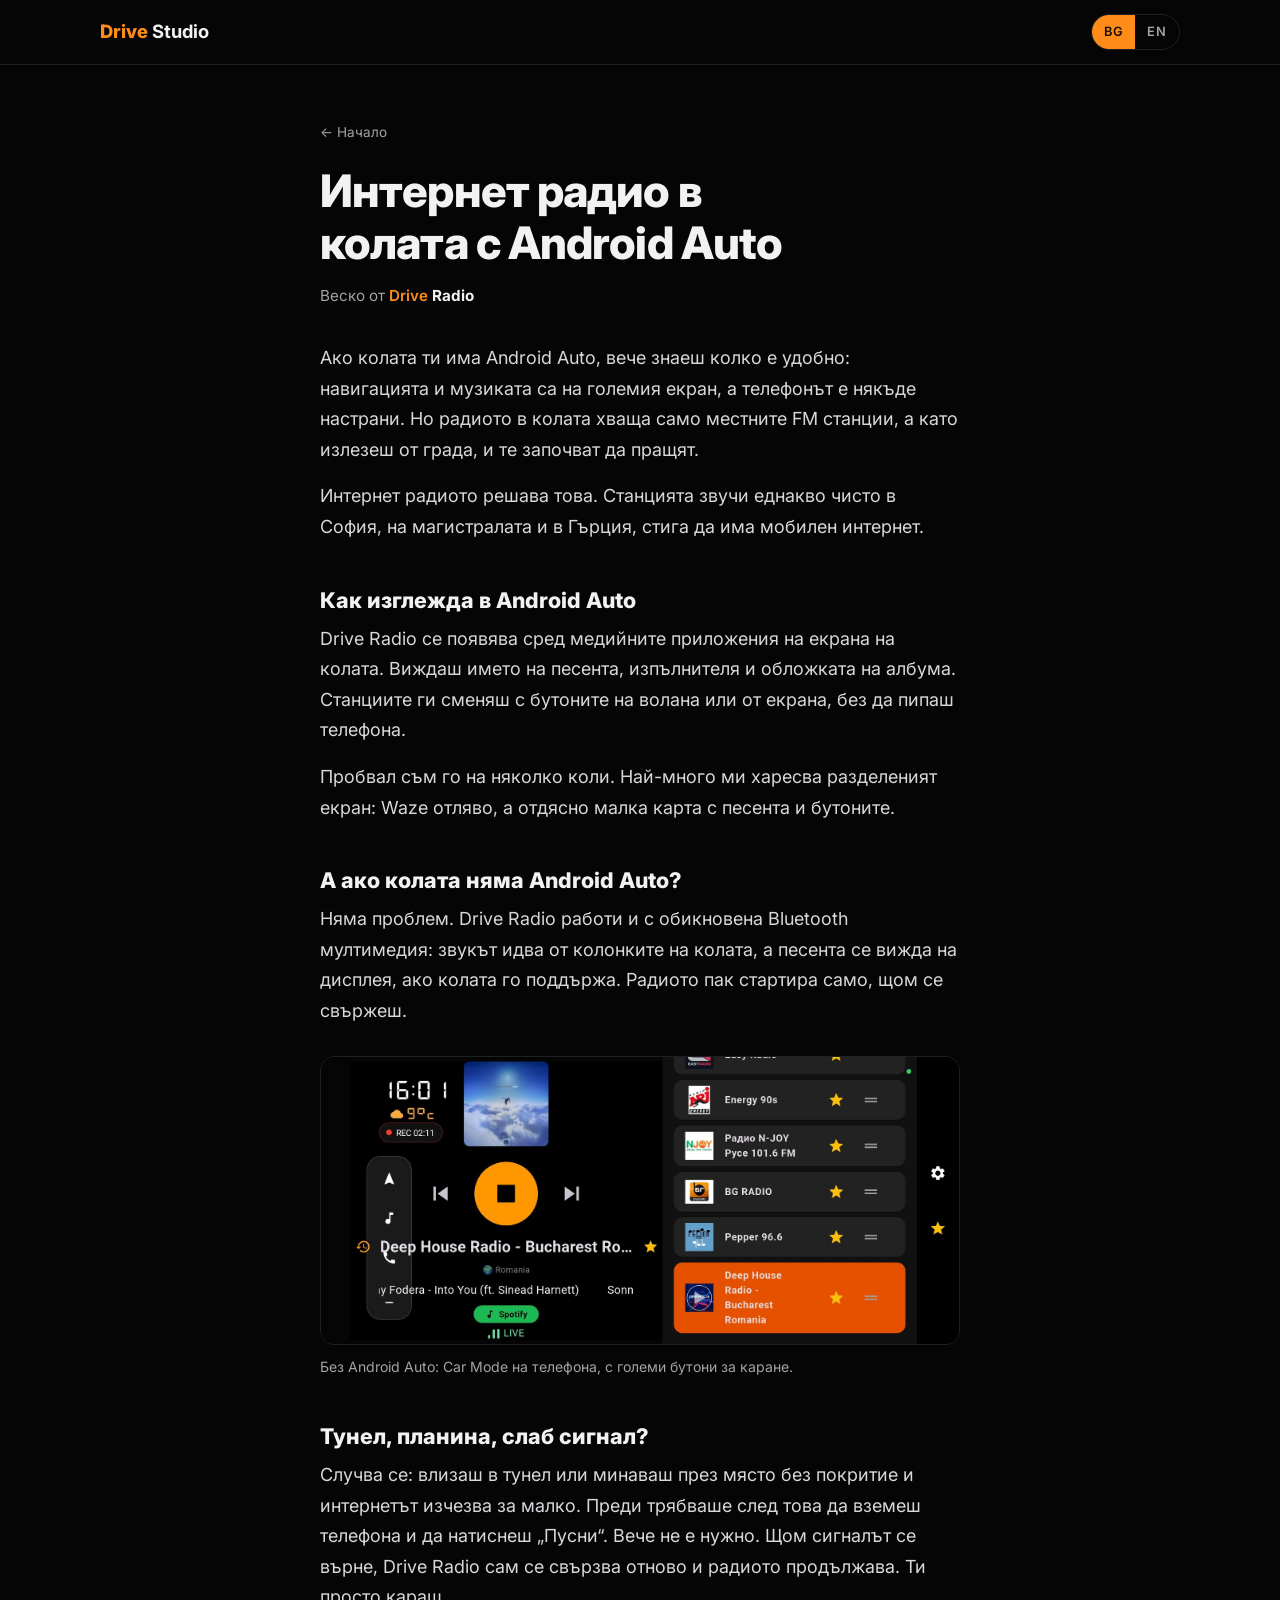
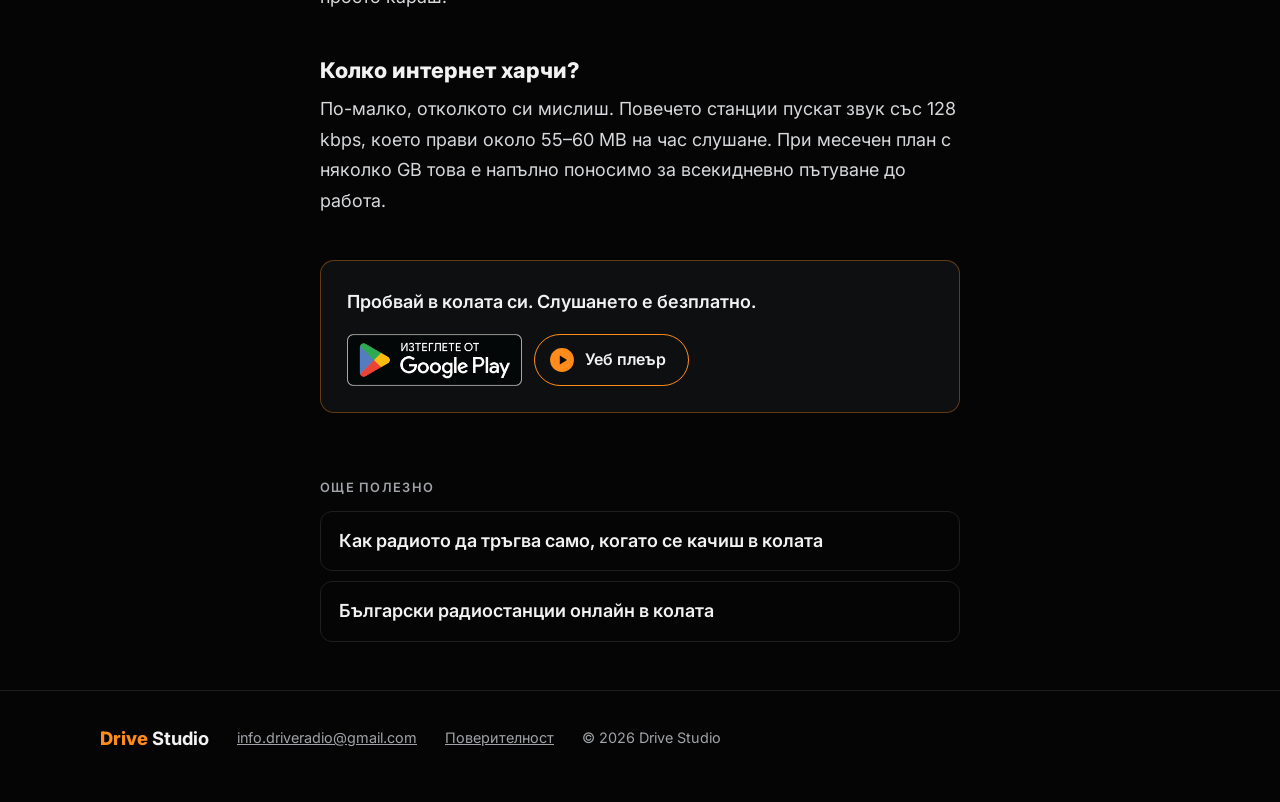
==== android-auto-radio/index.html @ 6dcf510c "Add three guide pages (BG/EN): auto-start radio, Android Auto, Bulgarian stations Written in Vesko's" ====
<!doctype html>
<html lang="bg">
<head>
<meta charset="utf-8">
<meta name="viewport" content="width=device-width, initial-scale=1">
<title>Интернет радио в колата с Android Auto | Drive Radio</title>
<meta name="description" content="Онлайн радио в Android Auto: песента и обложката на екрана, станциите от волана, без прекъсване в тунел. Работи и с обикновен Bluetooth.">
<link rel="canonical" href="https://driveradio.app/android-auto-radio/">
<link rel="alternate" hreflang="bg" href="https://driveradio.app/android-auto-radio/">
<link rel="alternate" hreflang="en" href="https://driveradio.app/en/internet-radio-android-auto/">
<link rel="alternate" hreflang="x-default" href="https://driveradio.app/en/internet-radio-android-auto/">
<link rel="icon" href="/img/icon.png">
<meta property="og:type" content="article">
<meta property="og:url" content="https://driveradio.app/android-auto-radio/">
<meta property="og:site_name" content="Drive Studio">
<meta property="og:title" content="Интернет радио в колата с Android Auto">
<meta property="og:description" content="Онлайн радио в Android Auto: песента и обложката на екрана, станциите от волана, без прекъсване в тунел. Работи и с обикновен Bluetooth.">
<meta property="og:image" content="https://driveradio.app/img/share.png">
<meta property="og:image:width" content="1200">
<meta property="og:image:height" content="630">
<meta name="twitter:card" content="summary_large_image">
<link rel="preconnect" href="https://fonts.googleapis.com">
<link rel="preconnect" href="https://fonts.gstatic.com" crossorigin>
<link rel="stylesheet" href="https://fonts.googleapis.com/css2?family=Inter:wght@400;600;800&display=swap">
<link rel="stylesheet" href="/assets/guide.css">
</head>
<body>
<header>
  <div class="wrap bar">
    <a class="mark" href="/">Drive <b>Studio</b></a>
    <nav class="lang" aria-label="Language">
      <a href="/android-auto-radio/" hreflang="bg" data-lang="bg" aria-current="true">BG</a>
      <a href="/en/internet-radio-android-auto/" hreflang="en" data-lang="en" aria-current="false">EN</a>
    </nav>
  </div>
</header>
<main>
  <article>
    <p class="crumb"><a href="/">← Начало</a></p>
    <h1>Интернет радио в колата с Android Auto</h1>
    <p class="byline">Веско от <span class="brand">Drive <b>Radio</b></span></p>

<p>Ако колата ти има Android Auto, вече знаеш колко е удобно: навигацията и музиката са на големия екран, а телефонът е някъде настрани. Но радиото в колата хваща само местните FM станции, а като излезеш от града, и те започват да пращят.</p>
<p>Интернет радиото решава това. Станцията звучи еднакво чисто в София, на магистралата и в Гърция, стига да има мобилен интернет.</p>
<h2>Как изглежда в Android Auto</h2>
<p>Drive Radio се появява сред медийните приложения на екрана на колата. Виждаш името на песента, изпълнителя и обложката на албума. Станциите ги сменяш с бутоните на волана или от екрана, без да пипаш телефона.</p>
<p>Пробвал съм го на няколко коли. Най-много ми харесва разделеният екран: Waze отляво, а отдясно малка карта с песента и бутоните.</p>
<h2>А ако колата няма Android Auto?</h2>
<p>Няма проблем. Drive Radio работи и с обикновена Bluetooth мултимедия: звукът идва от колонките на колата, а песента се вижда на дисплея, ако колата го поддържа. Радиото пак стартира само, щом се свържеш.</p>
<figure>
  <div class="shot"><img src="/img/radio-carmode-favorites.jpg" width="1600" height="719" alt="Drive Radio в Car Mode: големи бутони и любими станции" loading="lazy"></div>
  <figcaption>Без Android Auto: Car Mode на телефона, с големи бутони за каране.</figcaption>
</figure>
<h2>Тунел, планина, слаб сигнал?</h2>
<p>Случва се: влизаш в тунел или минаваш през място без покритие и интернетът изчезва за малко. Преди трябваше след това да вземеш телефона и да натиснеш „Пусни“. Вече не е нужно. Щом сигналът се върне, Drive Radio сам се свързва отново и радиото продължава. Ти просто караш.</p>
<h2>Колко интернет харчи?</h2>
<p>По-малко, отколкото си мислиш. Повечето станции пускат звук със 128 kbps, което прави около 55–60 MB на час слушане. При месечен план с няколко GB това е напълно поносимо за всекидневно пътуване до работа.</p>

    <div class="cta">
      <p>Пробвай в колата си. Слушането е безплатно.</p>
      <div class="row">
        <a class="gplay" href="https://play.google.com/store/apps/details?id=bg.driveradio.app"><img src="/img/gplay-bg.png" width="646" height="192" alt="Изтеглете от Google Play"></a>
        <a class="btn-web" href="https://player.driveradio.app/"><svg viewBox="0 0 24 24" aria-hidden="true"><circle cx="12" cy="12" r="11" fill="currentColor"/><path d="M10 7.8v8.4l6.6-4.2z" fill="#050505"/></svg>Уеб плеър</a>
      </div>
    </div>
  </article>
  <nav class="more" aria-label="Още полезно">
    <h3>Още полезно</h3>
    <ul>
      <li><a href="/radio-v-kolata/">Как радиото да тръгва само, когато се качиш в колата</a></li>
      <li><a href="/bulgarski-radia/">Български радиостанции онлайн в колата</a></li>
    </ul>
  </nav>
</main>
<footer>
  <div class="wrap">
    <a class="mark" href="/">Drive <b>Studio</b></a>
    <a href="mailto:info.driveradio@gmail.com">info.driveradio@gmail.com</a>
    <a href="https://player.driveradio.app/privacy-policy.html">Поверителност</a>
    <span>© 2026 Drive Studio</span>
  </div>
</footer>
<script>
  // Remember the language chosen here, so the home page opens in it too.
  document.querySelectorAll('[data-lang]').forEach(function (a) {
    a.addEventListener('click', function () {
      try { localStorage.setItem('driveStudioLang', a.getAttribute('data-lang')); } catch (e) {}
    });
  });
  try { localStorage.setItem('driveStudioLang', 'bg'); } catch (e) {}
</script>
</body>
</html>
---- assets/guide.css ----
:root {
  --bg: #050505; --panel: #0e0f11; --line: #1d1f23; --text: #f2f2f2;
  --dim: #a0a3a8; --body: #d6d8db; --orange: #ff8c1a; --orange-ink: #1a0d00; --radius: 14px;
}
* { box-sizing: border-box; }
body {
  margin: 0; background: var(--bg); color: var(--text);
  font-family: Inter, system-ui, -apple-system, "Segoe UI", Roboto, sans-serif;
  font-size: 18px; line-height: 1.7; -webkit-font-smoothing: antialiased;
}
img { max-width: 100%; display: block; height: auto; }
a { color: var(--orange); }
a:focus-visible { outline: 2px solid var(--orange); outline-offset: 3px; border-radius: 6px; }
.wrap { max-width: 1120px; margin: 0 auto; padding: 0 20px; }
header { border-bottom: 1px solid var(--line); }
.bar { display: flex; align-items: center; justify-content: space-between; gap: 16px; height: 64px; }
.mark { font-weight: 800; font-size: 1.15rem; text-decoration: none; color: var(--orange); }
.mark b { color: var(--text); }
.lang { display: flex; border: 1px solid var(--line); border-radius: 999px; overflow: hidden; }
.lang a { color: var(--dim); text-decoration: none; font-size: 0.8rem; font-weight: 600; letter-spacing: 0.06em; padding: 6px 12px; }
.lang a[aria-current="true"] { background: var(--orange); color: var(--orange-ink); }
article { max-width: 680px; margin: 0 auto; padding: 56px 20px 24px; }
.crumb { font-size: 0.85rem; margin: 0 0 22px; }
.crumb a { color: var(--dim); text-decoration: none; }
.crumb a:hover { color: var(--text); }
h1 { font-size: clamp(2rem, 5vw, 2.8rem); line-height: 1.15; font-weight: 800; letter-spacing: -0.02em; margin: 0; text-wrap: balance; }
.byline { color: var(--dim); font-size: 0.95rem; margin: 14px 0 34px; }
.byline .brand { color: var(--orange); font-weight: 600; }
.byline .brand b { color: var(--text); }
h2 { font-size: 1.35rem; line-height: 1.25; font-weight: 800; margin: 44px 0 10px; text-wrap: balance; }
article p, article li { color: var(--body); }
article p { margin: 0 0 16px; }
article ol { padding-left: 1.3em; margin: 0 0 16px; }
article li { margin-bottom: 6px; }
article li::marker { color: var(--orange); font-weight: 700; }
figure { margin: 30px 0; }
figure .shot { border-radius: var(--radius); border: 1px solid var(--line); overflow: hidden; background: #000; }
figure.phone { max-width: 300px; }
figure.phone .shot { border-radius: 22px; }
figcaption { color: var(--dim); font-size: 0.88rem; margin-top: 10px; }
.cta { margin: 44px 0 0; padding: 26px; border-radius: var(--radius); background: var(--panel); border: 1px solid rgba(255, 140, 26, 0.35); }
.cta p { margin: 0 0 16px; color: var(--text); font-weight: 600; }
.cta .row { display: flex; flex-wrap: wrap; gap: 12px; align-items: center; }
.gplay img { height: 52px; width: auto; }
.btn-web { display: inline-flex; align-items: center; gap: 10px; height: 52px; padding: 0 22px 0 14px; border-radius: 999px; border: 1.5px solid var(--orange); color: var(--text); text-decoration: none; font-weight: 600; font-size: 1rem; }
.btn-web svg { width: 26px; height: 26px; color: var(--orange); flex: none; }
.btn-web:hover { background: rgba(255, 140, 26, 0.12); }
.more { max-width: 680px; margin: 0 auto; padding: 8px 20px 48px; }
.more h3 { font-size: 0.8rem; letter-spacing: 0.1em; text-transform: uppercase; color: var(--dim); margin: 32px 0 12px; font-weight: 600; }
.more ul { list-style: none; margin: 0; padding: 0; display: grid; gap: 10px; }
.more a { display: block; padding: 14px 18px; border: 1px solid var(--line); border-radius: 12px; color: var(--text); text-decoration: none; font-weight: 600; }
.more a:hover { border-color: rgba(255, 140, 26, 0.5); }
footer { border-top: 1px solid var(--line); padding: 32px 0 48px; color: var(--dim); font-size: 0.9rem; }
footer .wrap { display: flex; flex-wrap: wrap; gap: 12px 28px; align-items: center; }
footer a { color: var(--dim); }
footer a:hover { color: var(--text); }
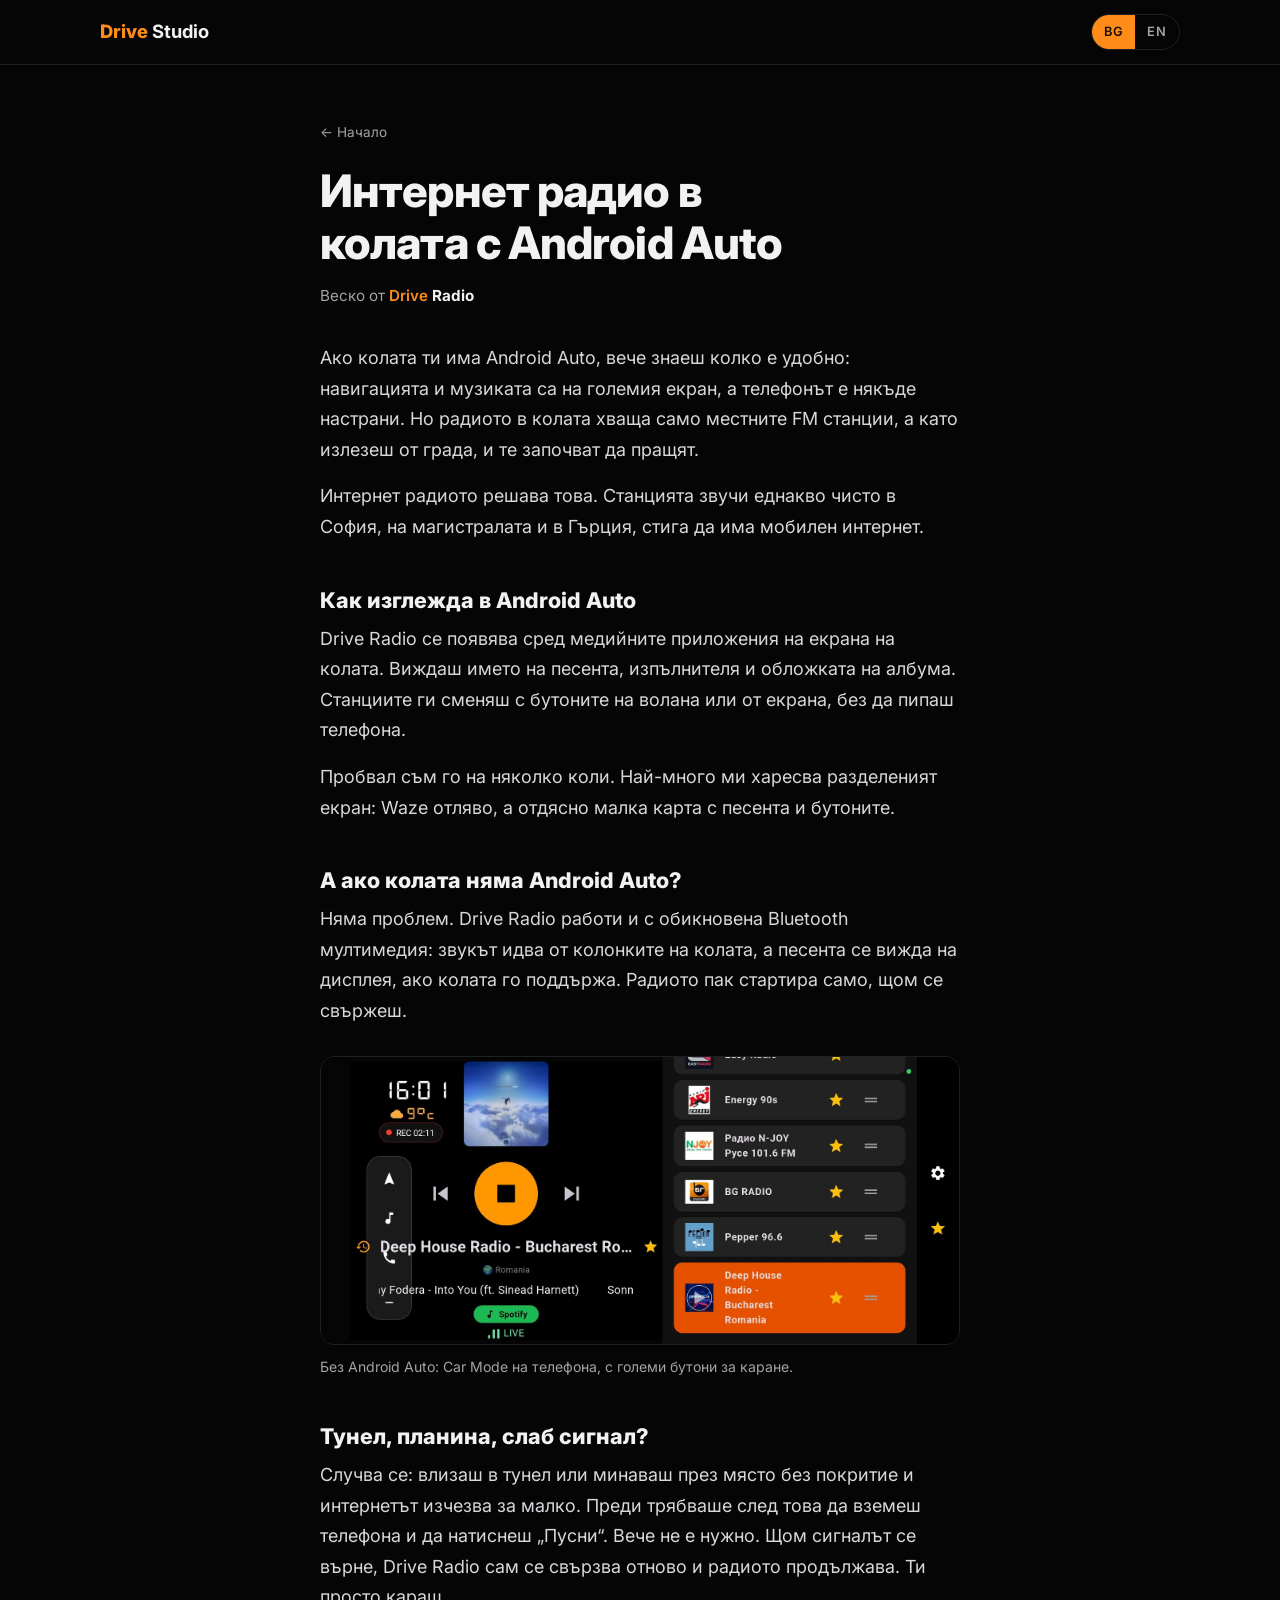
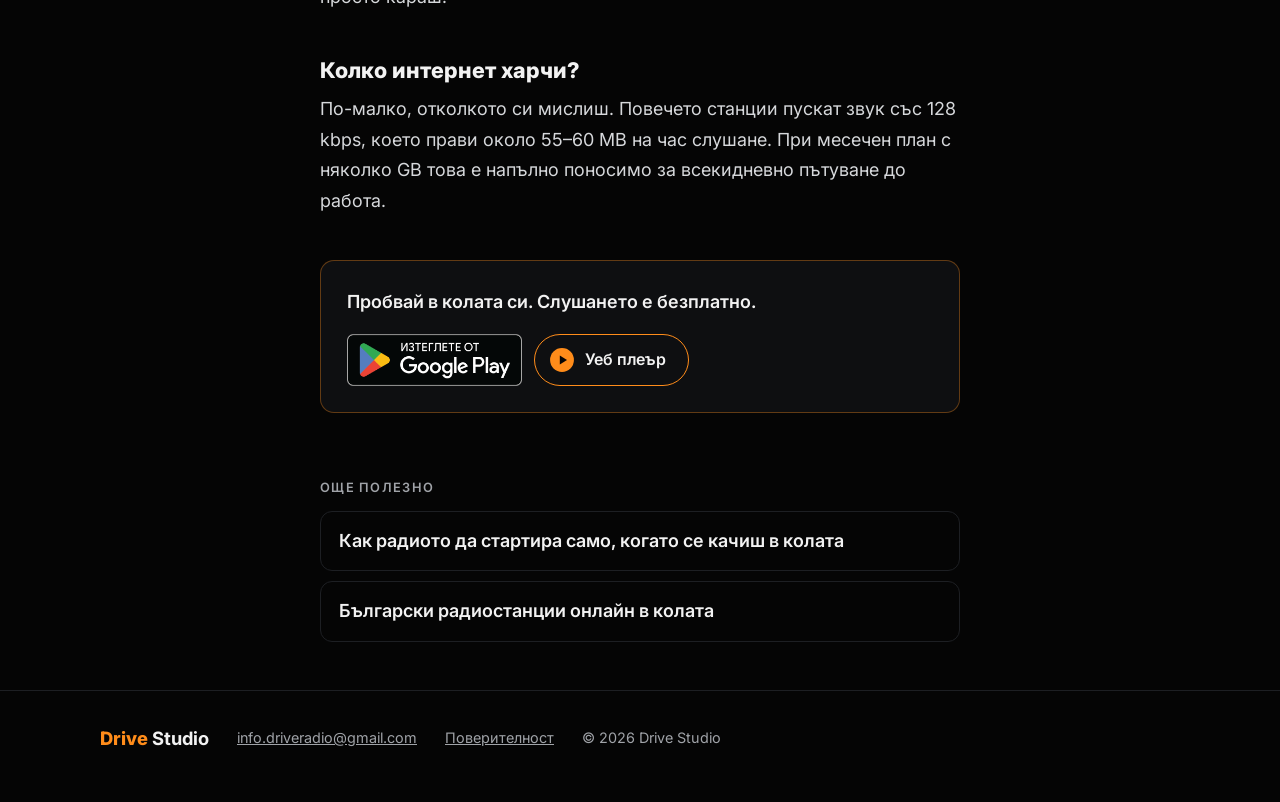
==== commit d7095e04: "Separate English homepage, Bulgarian description, Play campaign tags, catalog wording - / is Bulgari" ====
--- a/android-auto-radio/index.html
+++ b/android-auto-radio/index.html
@@ -59,7 +59,7 @@
     <div class="cta">
       <p>Пробвай в колата си. Слушането е безплатно.</p>
       <div class="row">
-        <a class="gplay" href="https://play.google.com/store/apps/details?id=bg.driveradio.app"><img src="/img/gplay-bg.png" width="646" height="192" alt="Изтеглете от Google Play"></a>
+        <a class="gplay" href="https://play.google.com/store/apps/details?id=bg.driveradio.app&amp;referrer=utm_source%3Ddriveradio.app%26utm_medium%3Dwebsite%26utm_campaign%3Dguide_android_auto_bg"><img src="/img/gplay-bg.png" width="646" height="192" alt="Изтеглете от Google Play"></a>
         <a class="btn-web" href="https://player.driveradio.app/"><svg viewBox="0 0 24 24" aria-hidden="true"><circle cx="12" cy="12" r="11" fill="currentColor"/><path d="M10 7.8v8.4l6.6-4.2z" fill="#050505"/></svg>Уеб плеър</a>
       </div>
     </div>
@@ -67,7 +67,7 @@
   <nav class="more" aria-label="Още полезно">
     <h3>Още полезно</h3>
     <ul>
-      <li><a href="/radio-v-kolata/">Как радиото да тръгва само, когато се качиш в колата</a></li>
+      <li><a href="/radio-v-kolata/">Как радиото да стартира само, когато се качиш в колата</a></li>
       <li><a href="/bulgarski-radia/">Български радиостанции онлайн в колата</a></li>
     </ul>
   </nav>
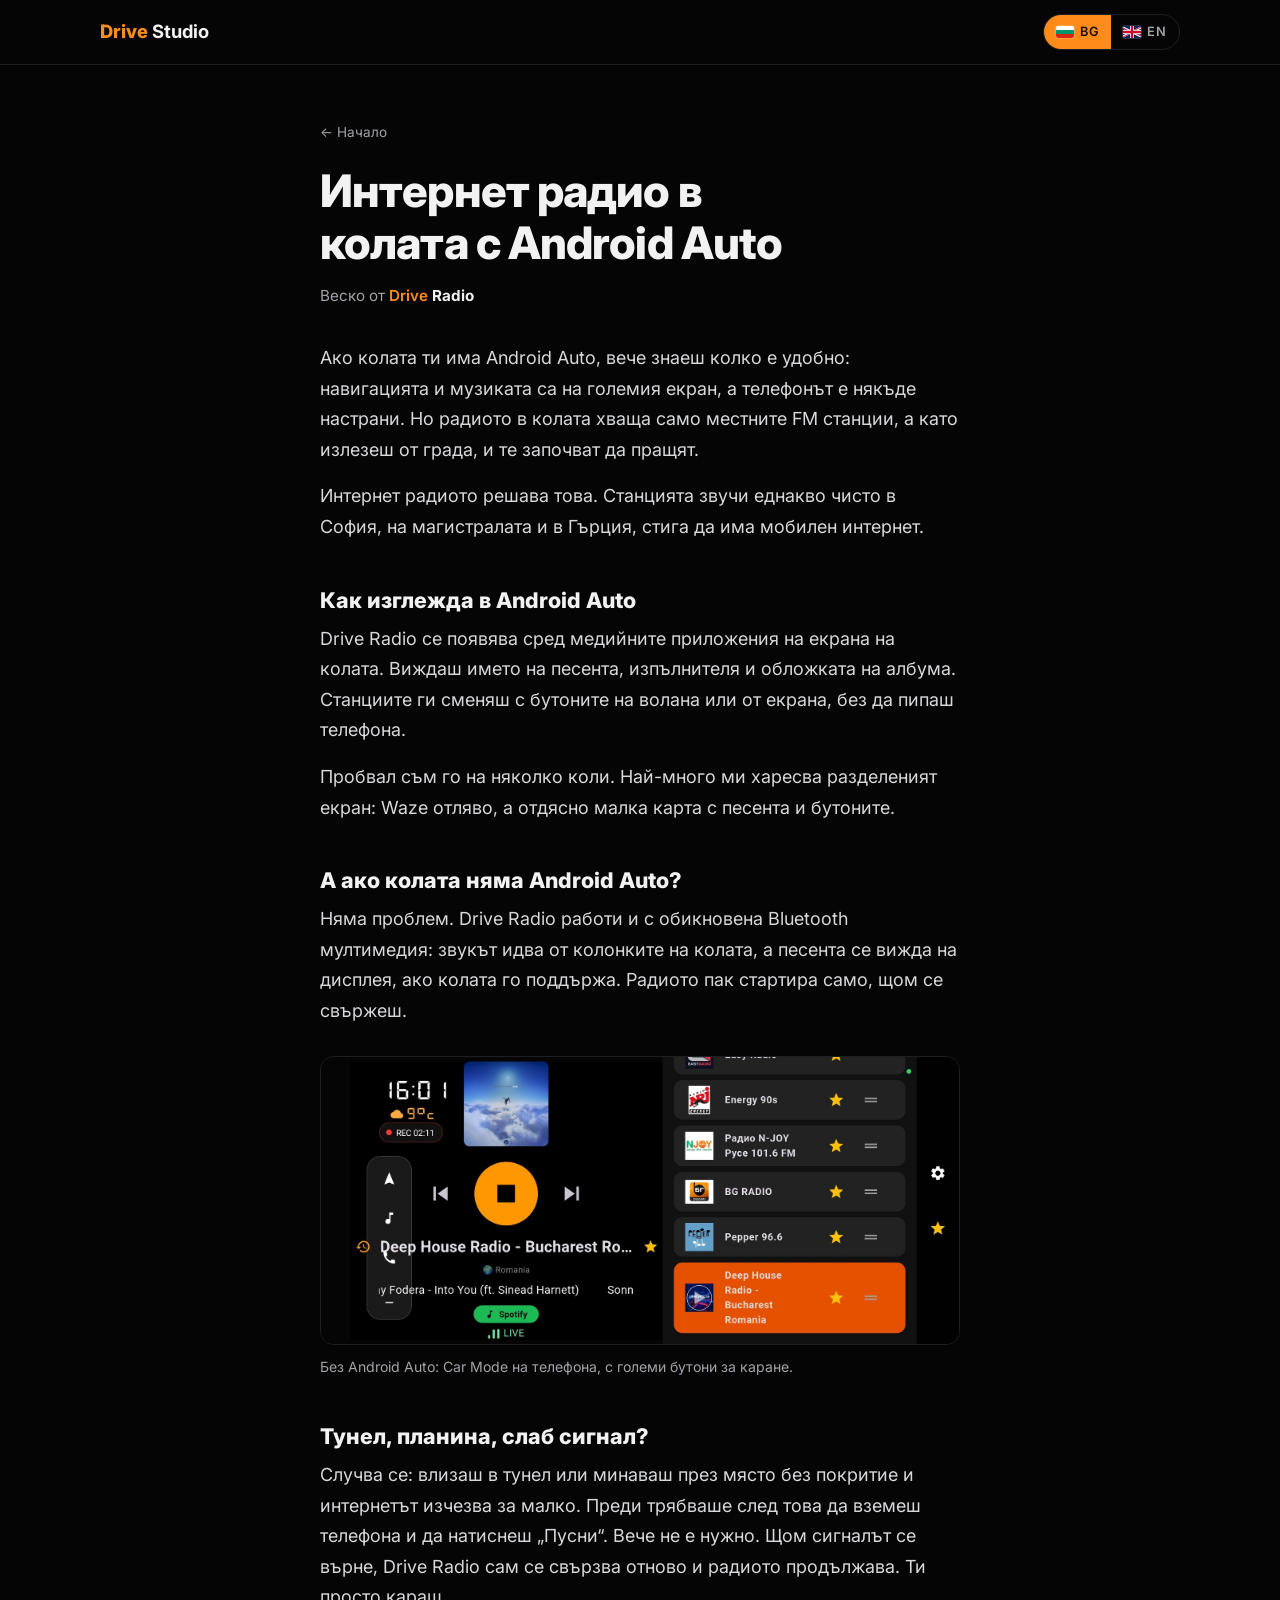
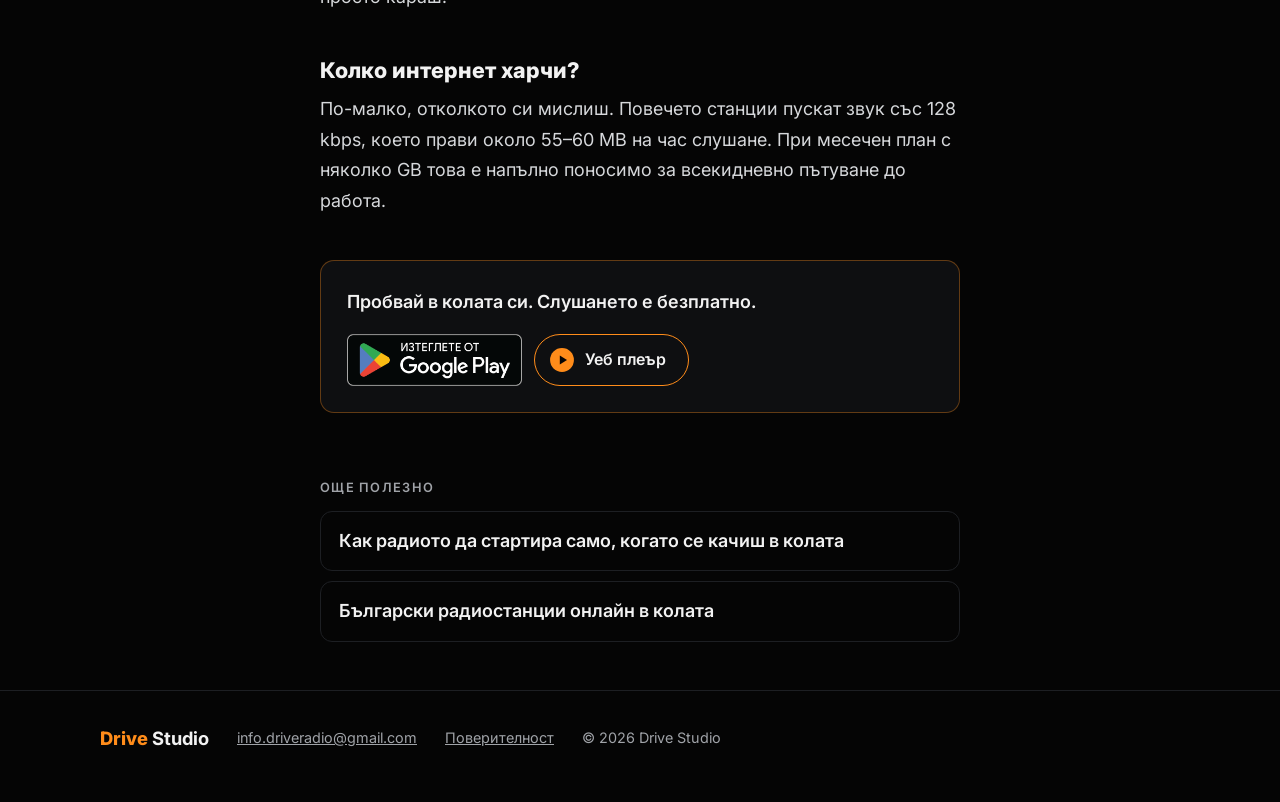
==== commit 07030911: "Language switch: flag images next to BG / EN Small SVG flags (img/flag-bg.svg, img/flag-gb.svg) in f" ====
--- a/android-auto-radio/index.html
+++ b/android-auto-radio/index.html
@@ -22,15 +22,15 @@
 <link rel="preconnect" href="https://fonts.googleapis.com">
 <link rel="preconnect" href="https://fonts.gstatic.com" crossorigin>
 <link rel="stylesheet" href="https://fonts.googleapis.com/css2?family=Inter:wght@400;600;800&display=swap">
-<link rel="stylesheet" href="/assets/guide.css">
+<link rel="stylesheet" href="/assets/guide.css?v=2">
 </head>
 <body>
 <header>
   <div class="wrap bar">
     <a class="mark" href="/">Drive <b>Studio</b></a>
     <nav class="lang" aria-label="Language">
-      <a href="/android-auto-radio/" hreflang="bg" data-lang="bg" aria-current="true">BG</a>
-      <a href="/en/internet-radio-android-auto/" hreflang="en" data-lang="en" aria-current="false">EN</a>
+      <a href="/android-auto-radio/" hreflang="bg" data-lang="bg" aria-current="true"><img class="flag" src="/img/flag-bg.svg" width="18" height="12" alt="">BG</a>
+      <a href="/en/internet-radio-android-auto/" hreflang="en" data-lang="en" aria-current="false"><img class="flag" src="/img/flag-gb.svg" width="18" height="12" alt="">EN</a>
     </nav>
   </div>
 </header>
--- a/assets/guide.css
+++ b/assets/guide.css
@@ -19,6 +19,8 @@
 .lang { display: flex; border: 1px solid var(--line); border-radius: 999px; overflow: hidden; }
 .lang a { color: var(--dim); text-decoration: none; font-size: 0.8rem; font-weight: 600; letter-spacing: 0.06em; padding: 6px 12px; }
 .lang a[aria-current="true"] { background: var(--orange); color: var(--orange-ink); }
+.lang a { display: inline-flex; align-items: center; gap: 6px; }
+.lang .flag { display: block; width: 18px; height: 12px; border-radius: 2px; box-shadow: 0 0 0 1px rgba(255,255,255,0.18); }
 article { max-width: 680px; margin: 0 auto; padding: 56px 20px 24px; }
 .crumb { font-size: 0.85rem; margin: 0 0 22px; }
 .crumb a { color: var(--dim); text-decoration: none; }
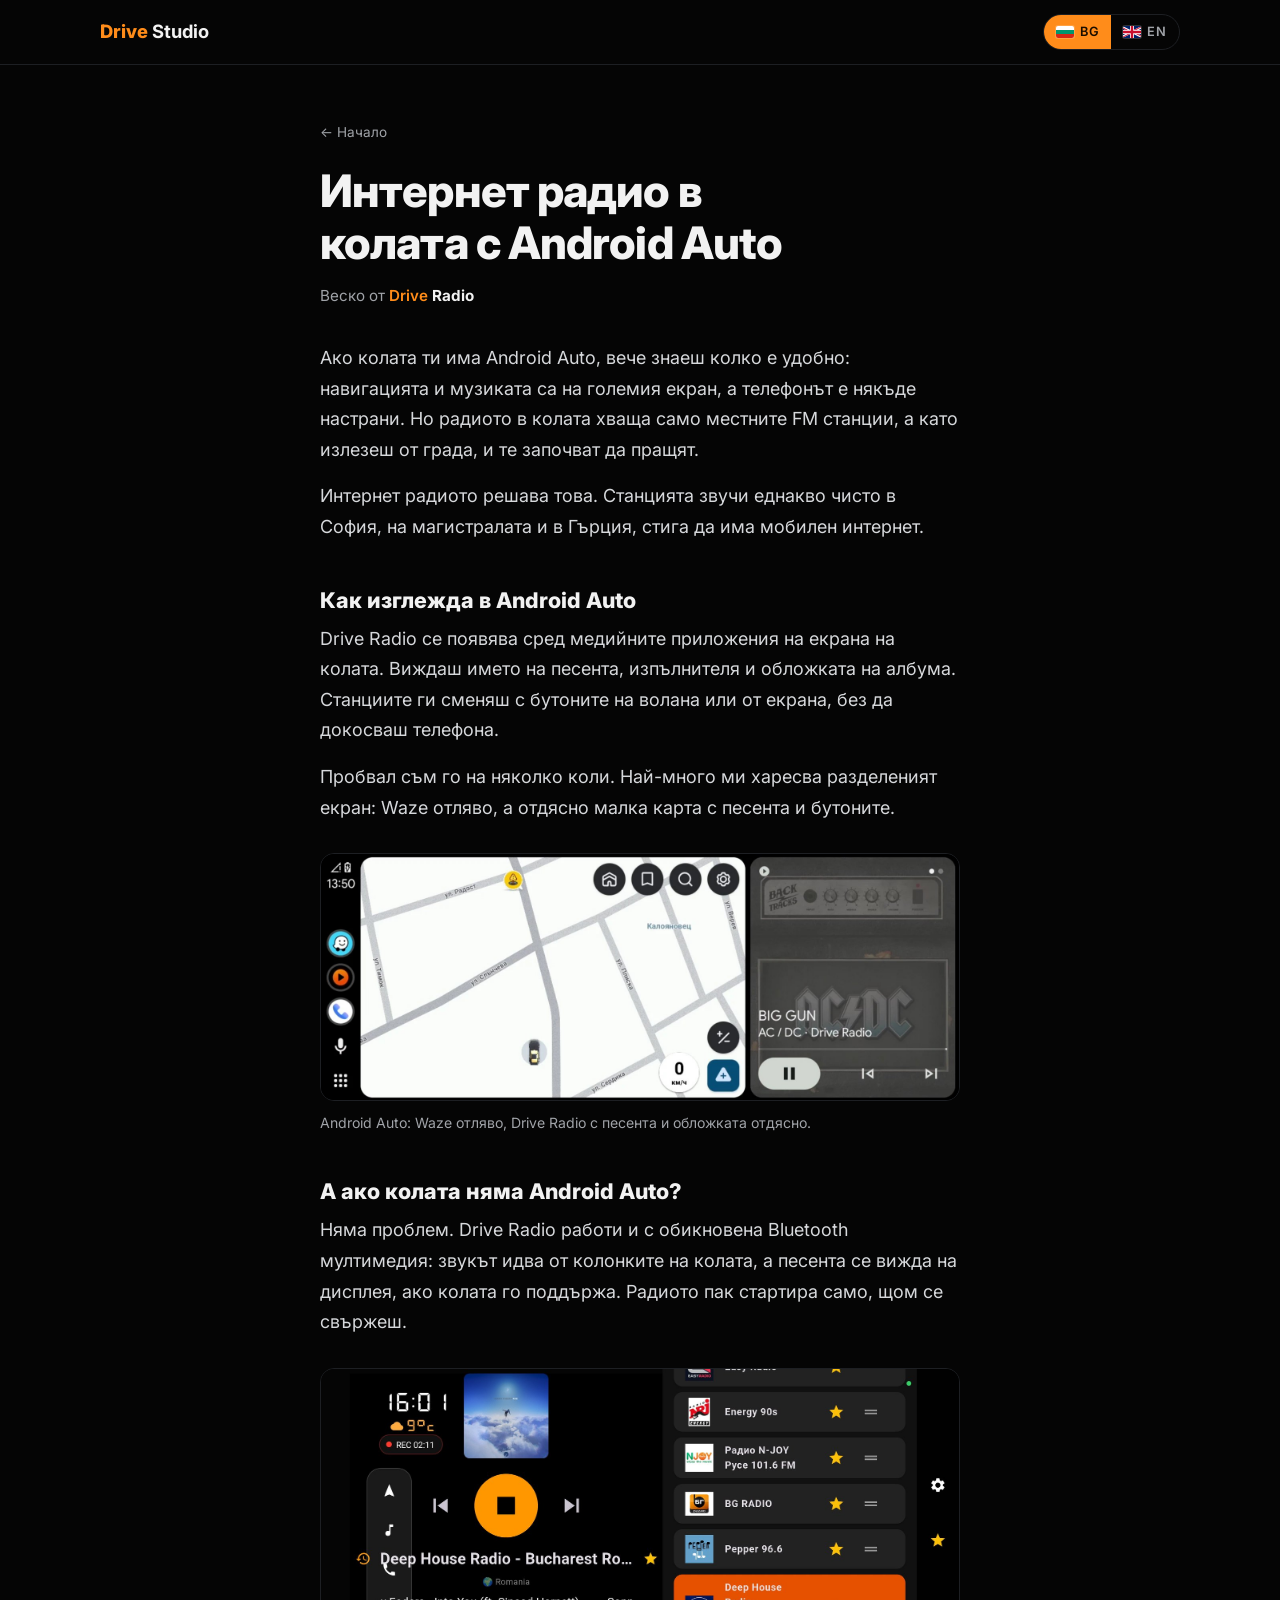
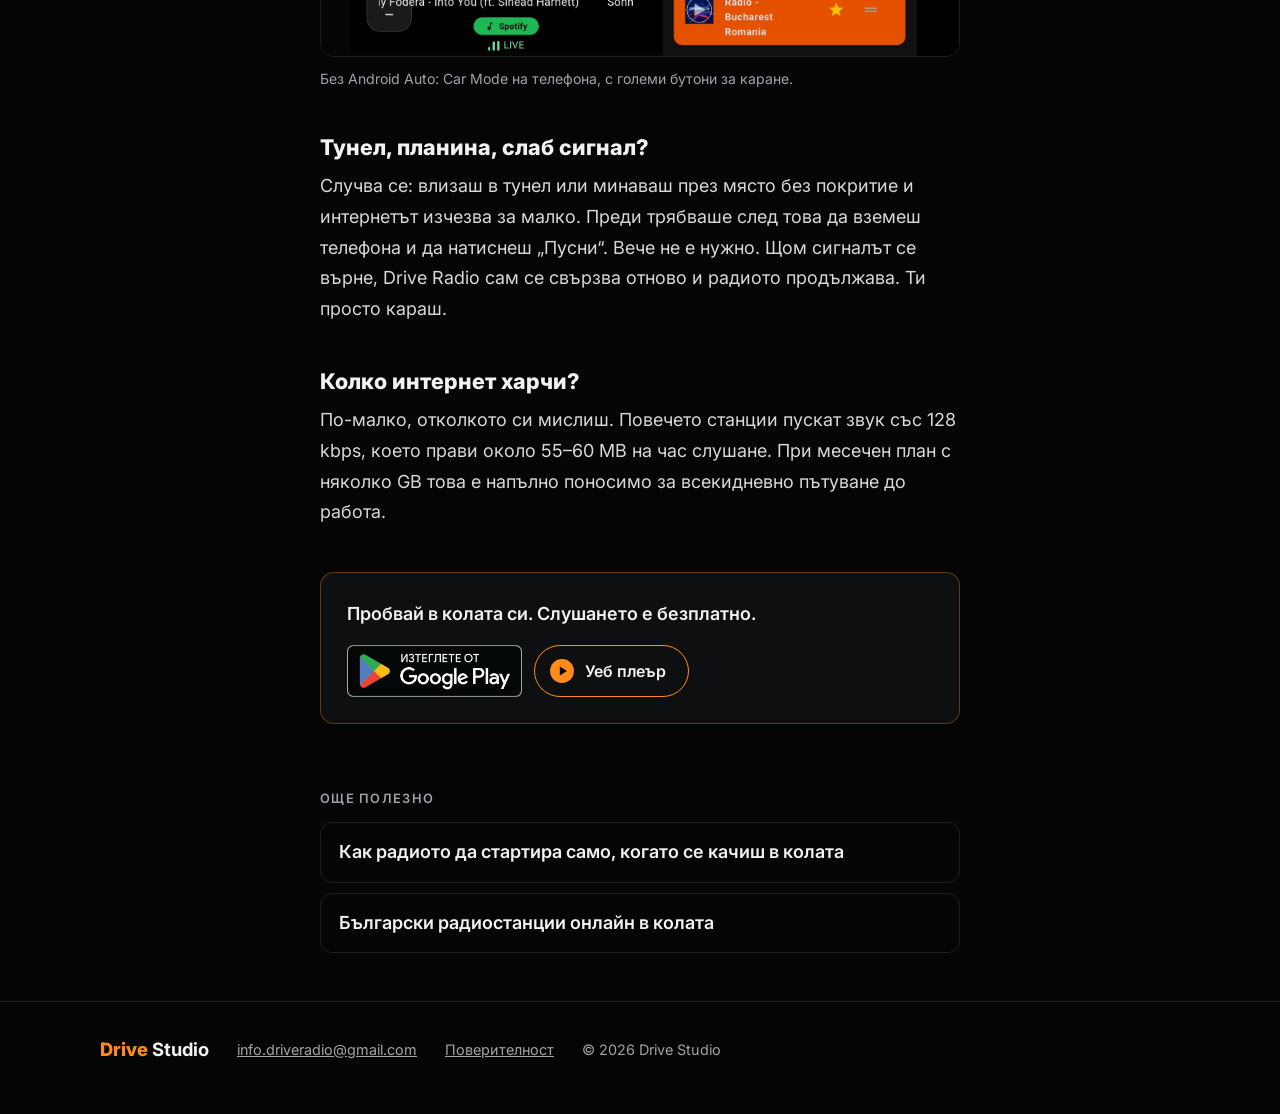
==== commit b4b2b06e: "Android Auto guides: screenshot of the split screen (Waze + Drive Radio card) Real Android Auto scre" ====
--- a/android-auto-radio/index.html
+++ b/android-auto-radio/index.html
@@ -43,8 +43,12 @@
 <p>Ако колата ти има Android Auto, вече знаеш колко е удобно: навигацията и музиката са на големия екран, а телефонът е някъде настрани. Но радиото в колата хваща само местните FM станции, а като излезеш от града, и те започват да пращят.</p>
 <p>Интернет радиото решава това. Станцията звучи еднакво чисто в София, на магистралата и в Гърция, стига да има мобилен интернет.</p>
 <h2>Как изглежда в Android Auto</h2>
-<p>Drive Radio се появява сред медийните приложения на екрана на колата. Виждаш името на песента, изпълнителя и обложката на албума. Станциите ги сменяш с бутоните на волана или от екрана, без да пипаш телефона.</p>
+<p>Drive Radio се появява сред медийните приложения на екрана на колата. Виждаш името на песента, изпълнителя и обложката на албума. Станциите ги сменяш с бутоните на волана или от екрана, без да докосваш телефона.</p>
 <p>Пробвал съм го на няколко коли. Най-много ми харесва разделеният екран: Waze отляво, а отдясно малка карта с песента и бутоните.</p>
+<figure>
+  <div class="shot"><img src="/img/android-auto-player.jpg" width="1596" height="614" alt="Drive Radio в Android Auto: навигацията Waze отляво, а отдясно песента с обложката и бутоните" loading="lazy"></div>
+  <figcaption>Android Auto: Waze отляво, Drive Radio с песента и обложката отдясно.</figcaption>
+</figure>
 <h2>А ако колата няма Android Auto?</h2>
 <p>Няма проблем. Drive Radio работи и с обикновена Bluetooth мултимедия: звукът идва от колонките на колата, а песента се вижда на дисплея, ако колата го поддържа. Радиото пак стартира само, щом се свържеш.</p>
 <figure>
@@ -60,7 +64,7 @@
       <p>Пробвай в колата си. Слушането е безплатно.</p>
       <div class="row">
         <a class="gplay" href="https://play.google.com/store/apps/details?id=bg.driveradio.app&amp;referrer=utm_source%3Ddriveradio.app%26utm_medium%3Dwebsite%26utm_campaign%3Dguide_android_auto_bg"><img src="/img/gplay-bg.png" width="646" height="192" alt="Изтеглете от Google Play"></a>
-        <a class="btn-web" href="https://player.driveradio.app/"><svg viewBox="0 0 24 24" aria-hidden="true"><circle cx="12" cy="12" r="11" fill="currentColor"/><path d="M10 7.8v8.4l6.6-4.2z" fill="#050505"/></svg>Уеб плеър</a>
+        <a class="btn-web" href="https://player.driveradio.app/?lang=bg"><svg viewBox="0 0 24 24" aria-hidden="true"><circle cx="12" cy="12" r="11" fill="currentColor"/><path d="M10 7.8v8.4l6.6-4.2z" fill="#050505"/></svg>Уеб плеър</a>
       </div>
     </div>
   </article>
